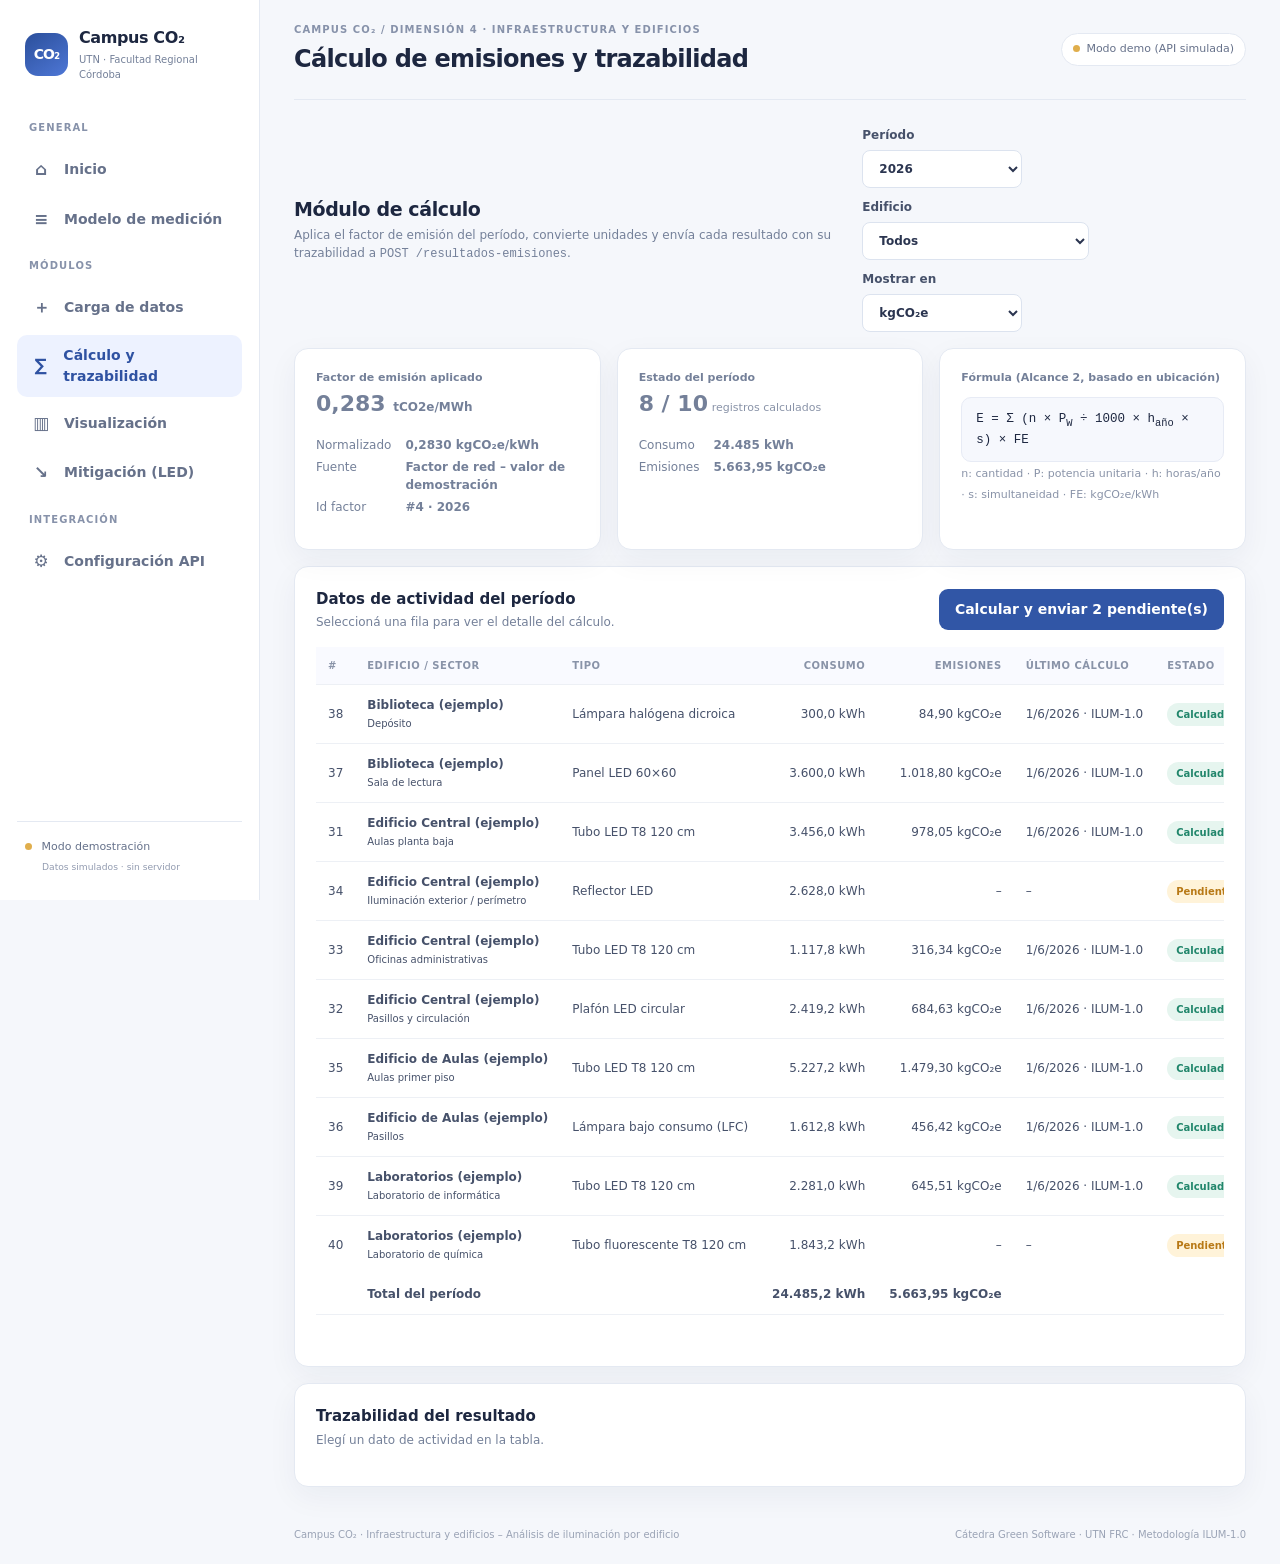
==== calculo.html @ d1d48ead "Módulo frontend Campus CO2: iluminación por edificio Sitio multipágina (carga, cálculo con trazabili" ====
<!doctype html>
<html lang="es">
<head>
  <meta charset="utf-8">
  <meta name="viewport" content="width=device-width, initial-scale=1">
  <title>Cálculo · Campus CO₂ Iluminación</title>
  <link rel="stylesheet" href="css/styles.css">
</head>
<body data-page="calculo" data-title="Cálculo de emisiones y trazabilidad">
  <aside id="app-sidebar"></aside>
  <main class="main">
    <header id="app-topbar"></header>

    <div class="section-heading">
      <div><h2>Módulo de cálculo</h2><p>Aplica el factor de emisión del período, convierte unidades y envía cada resultado con su trazabilidad a <code>POST /resultados-emisiones</code>.</p></div>
      <div class="toolbar">
        <label class="field">Período<select id="periodo"></select></label>
        <label class="field">Edificio<select id="edificio"></select></label>
        <label class="field">Mostrar en<select id="unidad"><option value="kg">kgCO₂e</option><option value="t">tCO₂e</option></select></label>
      </div>
    </div>

    <div class="grid-3">
      <article class="panel">
        <span class="kpi-label">Factor de emisión aplicado</span>
        <div id="factor-box" class="loading">Cargando…</div>
      </article>
      <article class="panel">
        <span class="kpi-label">Estado del período</span>
        <div id="estado-box" class="loading">Cargando…</div>
      </article>
      <article class="panel">
        <span class="kpi-label">Fórmula (Alcance 2, basado en ubicación)</span>
        <div class="formula" style="margin-bottom:0">E = Σ (n × P<sub>W</sub> ÷ 1000 × h<sub>año</sub> × s) × FE</div>
        <small class="required-note">n: cantidad · P: potencia unitaria · h: horas/año · s: simultaneidad · FE: kgCO₂e/kWh</small>
      </article>
    </div>

    <article class="panel mt">
      <div class="panel-head">
        <div><h3>Datos de actividad del período</h3><p>Seleccioná una fila para ver el detalle del cálculo.</p></div>
        <div class="row-actions">
          <button class="btn btn-primary" id="btn-all" disabled>Calcular y enviar pendientes</button>
        </div>
      </div>
      <div class="table-wrap">
        <table>
          <thead><tr><th>#</th><th>Edificio / sector</th><th>Tipo</th><th class="num">Consumo</th><th class="num">Emisiones</th><th>Último cálculo</th><th>Estado</th><th></th></tr></thead>
          <tbody id="calc-table"><tr><td colspan="8" class="empty">Cargando…</td></tr></tbody>
          <tfoot id="calc-foot"></tfoot>
        </table>
      </div>
      <p id="calc-message" class="form-message" aria-live="polite"></p>
    </article>

    <article class="panel mt" id="trace-panel">
      <div class="panel-head"><div><h3>Trazabilidad del resultado</h3><p id="trace-sub">Elegí un dato de actividad en la tabla.</p></div></div>
      <div id="trace" class="trace"></div>
    </article>
  </main>

  <script src="js/config.js"></script>
  <script src="js/calculo.js"></script>
  <script src="js/mock-data.js"></script>
  <script src="js/api.js"></script>
  <script src="js/layout.js"></script>
  <script src="js/contexto.js"></script>
  <script src="js/pages/calculo.js"></script>
</body>
</html>
---- css/styles.css ----
/* =========================================================
   Campus CO₂ · Módulo Infraestructura y edificios (Iluminación)
   Hoja de estilos compartida por todas las páginas
   ========================================================= */
:root {
  --navy: #172554; --blue: #3156a6; --blue-soft: #edf2ff;
  --ink: #1d2740; --muted: #748099; --line: #e4e9f2; --bg: #f5f7fb; --card: #fff;
  --green: #21866b; --green-soft: #e6f5ef;
  --gold: #b87916; --gold-soft: #fff3d9;
  --violet: #7255b7; --violet-soft: #f0ebff;
  --red: #c24141; --red-soft: #fdecec;
  --shadow: 0 10px 30px rgba(23, 37, 84, .05);
}
* { box-sizing: border-box; }
body { margin: 0; background: var(--bg); color: var(--ink); font: 14px/1.5 Inter, ui-sans-serif, system-ui, -apple-system, "Segoe UI", sans-serif; display: flex; min-height: 100vh; }
button, input, select, textarea { font: inherit; }
button { cursor: pointer; }
a { color: var(--blue); }
code, pre { font-family: ui-monospace, SFMono-Regular, Consolas, monospace; font-size: 12px; }

/* ---------- Sidebar ---------- */
.sidebar { width: 260px; background: #fff; border-right: 1px solid var(--line); padding: 26px 17px; display: flex; flex-direction: column; position: fixed; inset: 0 auto 0 0; z-index: 5; overflow-y: auto; }
.brand { display: flex; align-items: center; gap: 11px; padding: 0 8px 26px; text-decoration: none; color: inherit; }
.brand-mark { width: 43px; height: 43px; background: linear-gradient(145deg, #2b4f9b, #4e77d6); border-radius: 13px; color: #fff; display: grid; place-items: center; font-weight: 800; letter-spacing: -1px; flex-shrink: 0; }
.brand strong { display: block; font-size: 16px; letter-spacing: -.4px; }
.brand small { display: block; color: var(--muted); font-size: 10px; margin-top: 2px; }
.nav-label, .eyebrow { font-size: 10px; font-weight: 800; letter-spacing: 1.1px; color: #8792aa; text-transform: uppercase; }
.nav-label { padding: 12px 12px 8px; }
.sidebar nav { display: grid; gap: 4px; }
.nav-item { color: #66718a; text-decoration: none; padding: 10px 13px; border-radius: 10px; display: flex; align-items: center; gap: 12px; font-weight: 600; }
.nav-item span { width: 22px; text-align: center; font-size: 17px; }
.nav-item:hover { background: #f4f6fb; }
.nav-item.active { background: var(--blue-soft); color: #2f52a2; }
.sidebar-bottom { margin-top: auto; border-top: 1px solid var(--line); padding: 17px 8px 0; color: #65718a; font-size: 11px; }
.sidebar-bottom small { display: block; color: #929bb0; padding: 5px 0 0 17px; word-break: break-all; }
.status-dot { display: inline-block; width: 7px; height: 7px; background: #31a879; border-radius: 50%; margin-right: 6px; }
.status-dot.mock { background: #e0ae4c; }
.status-dot.error { background: var(--red); }

/* ---------- Layout ---------- */
.main { margin-left: 260px; width: calc(100% - 260px); padding: 0 34px; max-width: 1800px; }
.topbar { min-height: 100px; display: flex; align-items: center; justify-content: space-between; gap: 16px; border-bottom: 1px solid var(--line); margin-bottom: 24px; }
.topbar h1 { font-size: 24px; letter-spacing: -.7px; margin: 4px 0 0; }
.top-actions { display: flex; align-items: center; gap: 12px; }
.pill, .period-tag { font-size: 11px; color: #66718a; background: #fff; border: 1px solid var(--line); padding: 7px 11px; border-radius: 30px; white-space: nowrap; text-decoration: none; }
footer { display: flex; justify-content: space-between; gap: 12px; padding: 28px 0 22px; margin-top: 12px; color: #9aa3b5; font-size: 10px; }

.section-heading { display: flex; align-items: center; justify-content: space-between; margin: 26px 0 16px; gap: 15px; }
.section-heading:first-child { margin-top: 0; }
.section-heading h2 { font-size: 19px; margin: 0 0 3px; letter-spacing: -.4px; }
.section-heading p, .panel-head p, .form-section-title p { margin: 0; color: var(--muted); font-size: 12px; }

/* ---------- Hero ---------- */
.hero { background: linear-gradient(115deg, #1d3473 0%, #3158a8 55%, #4b74c9 100%); border-radius: 18px; min-height: 260px; color: #fff; display: flex; overflow: hidden; position: relative; padding: 34px 38px; box-shadow: var(--shadow); }
.hero-copy { max-width: 560px; position: relative; z-index: 1; }
.eyebrow.light { color: #c4d5ff; }
.hero h2 { font-size: 34px; line-height: 1.13; letter-spacing: -1.2px; margin: 12px 0; }
.hero p { color: #dce5ff; max-width: 480px; font-size: 14px; margin: 0 0 22px; }
.hero-art { position: absolute; right: 0; bottom: 0; width: 43%; height: 100%; overflow: hidden; opacity: .9; }
.sun { position: absolute; width: 115px; height: 115px; border-radius: 50%; background: #ffe9a8; right: 70px; top: 25px; opacity: .45; }
.building { position: absolute; bottom: 0; background: #14295d; border: 2px solid rgba(255,255,255,.25); display: grid; grid-template-columns: repeat(2, 1fr); gap: 9px; padding: 15px 12px; }
.building i { display: block; background: #ffe39a; border-radius: 2px; opacity: .9; }
.building i:nth-child(3n) { background: #3d5594; }
.building-a { height: 135px; width: 100px; right: 230px; }
.building-b { height: 190px; width: 145px; right: 55px; grid-template-columns: repeat(3, 1fr); }

/* ---------- Buttons ---------- */
.btn { border: 0; border-radius: 9px; padding: 10px 16px; font-weight: 700; display: inline-flex; align-items: center; justify-content: center; gap: 10px; transition: .15s; text-decoration: none; }
.btn:hover { transform: translateY(-1px); filter: brightness(.98); }
.btn:disabled { opacity: .5; cursor: not-allowed; transform: none; }
.btn-light { background: #fff; color: #25478f; }
.btn-primary { background: var(--blue); color: #fff; }
.btn-success { background: var(--green); color: #fff; }
.btn-outline { background: #fff; color: #4f5e78; border: 1px solid #dbe2ee; }
.btn-danger { background: #fff; color: var(--red); border: 1px solid #f1caca; }
.btn-sm { padding: 6px 10px; font-size: 11px; border-radius: 7px; }

/* ---------- Cards / KPIs ---------- */
.kpi-grid { display: grid; grid-template-columns: repeat(4, minmax(0, 1fr)); gap: 15px; }
.kpi, .panel { background: var(--card); border: 1px solid var(--line); border-radius: 14px; box-shadow: var(--shadow); }
.kpi { padding: 18px; min-width: 0; }
.kpi-icon, .quick-icon { width: 36px; height: 36px; border-radius: 10px; display: grid; place-items: center; font-size: 18px; margin-bottom: 13px; }
.blue { background: #eaf0ff; color: #3559b0; }
.gold { background: var(--gold-soft); color: var(--gold); }
.green { background: var(--green-soft); color: var(--green); }
.violet { background: var(--violet-soft); color: var(--violet); }
.kpi-label { display: block; font-size: 11px; color: var(--muted); font-weight: 650; }
.kpi strong { display: block; font-size: 24px; letter-spacing: -.7px; margin: 4px 0; }
.kpi strong em, .result-highlight em { font-style: normal; font-size: 11px; color: var(--muted); letter-spacing: 0; }
.kpi small { font-size: 10px; color: #929bb0; }
.kpi .delta-up { color: var(--red); font-weight: 700; }
.kpi .delta-down { color: var(--green); font-weight: 700; }

.panel { padding: 21px; }
.panel-head { display: flex; align-items: center; justify-content: space-between; gap: 12px; margin-bottom: 16px; flex-wrap: wrap; }
.panel-head h3, .form-section-title h3, .note-panel h3 { margin: 0 0 3px; font-size: 15px; }
.grid-2 { display: grid; grid-template-columns: 1fr 1fr; gap: 16px; }
.grid-3 { display: grid; grid-template-columns: repeat(3, 1fr); gap: 16px; }
.stack { display: grid; gap: 16px; }
.mt { margin-top: 16px; }

.quick-list { display: grid; }
.quick-link { border-top: 1px solid #edf0f5; display: flex; align-items: center; gap: 12px; padding: 14px 0; color: var(--ink); text-decoration: none; }
.quick-link:first-child { border-top: 0; }
.quick-icon { flex-shrink: 0; margin: 0; width: 38px; height: 38px; }
.quick-link span:nth-child(2) { flex: 1; }
.quick-link b, .quick-link small { display: block; }
.quick-link small { font-size: 11px; color: var(--muted); margin-top: 3px; }
.quick-link > strong { color: #9ba5b8; font-size: 20px; }

.note-panel { background: #f9fbff; }
.note-icon { width: 26px; height: 26px; border-radius: 50%; background: #e6edff; color: #4264b5; display: grid; place-items: center; font-weight: 800; margin-bottom: 12px; flex-shrink: 0; }
.note-panel p, .note-panel li { font-size: 12px; color: #69758d; line-height: 1.7; }
.note-inline { display: flex; gap: 13px; align-items: flex-start; }
.note-inline .note-icon { margin: 0; }
.note-inline p { margin: 0; }

/* Flujo de módulos */
.flow { display: grid; grid-template-columns: repeat(4, 1fr); gap: 12px; counter-reset: flow; }
.flow-step { border: 1px solid var(--line); border-radius: 12px; padding: 14px; background: #fbfcff; text-decoration: none; color: inherit; position: relative; }
.flow-step:hover { border-color: #b9c8ee; }
.flow-step b { display: block; font-size: 13px; margin: 6px 0 3px; }
.flow-step small { color: var(--muted); font-size: 11px; }
.flow-step .step { width: 28px; height: 28px; font-size: 11px; }

/* ---------- Forms ---------- */
.form-panel { padding: 25px; }
.form-section-title { display: flex; align-items: center; gap: 12px; margin-bottom: 18px; }
.step { height: 34px; width: 34px; display: grid; place-items: center; background: var(--blue-soft); color: var(--blue); border-radius: 10px; font-weight: 800; font-size: 12px; flex-shrink: 0; }
.form-section-title.separated { border-top: 1px solid var(--line); padding-top: 22px; margin-top: 24px; }
.form-grid { display: grid; grid-template-columns: repeat(3, minmax(0, 1fr)); gap: 16px 18px; }
.form-grid.cols-2 { grid-template-columns: repeat(2, minmax(0, 1fr)); }
.form-grid.one-col { grid-template-columns: 1fr; }
.field { display: flex; flex-direction: column; gap: 6px; font-weight: 650; font-size: 12px; color: #46516a; min-width: 0; }
.field .req { color: #d35454; }
.field input, .field select, .field textarea, .toolbar select, .toolbar input { width: 100%; border: 1px solid #dce3ef; background: #fff; border-radius: 8px; padding: 10px 12px; color: #2b3550; outline: none; min-width: 0; }
.field input[readonly], .field input:disabled, .field select:disabled { background: #f4f6fa; color: #69758d; }
.field input:focus, .field select:focus, .field textarea:focus { border-color: #6582d5; box-shadow: 0 0 0 3px #edf1ff; }
.field small { font-size: 10px; color: #8b96aa; font-weight: 400; }
.field.invalid input, .field.invalid select, .field.invalid textarea { border-color: #e08b8b; background: #fffafa; }
.field .error-text { color: var(--red); font-size: 10.5px; font-weight: 600; display: none; }
.field.invalid .error-text { display: block; }
.field.span-2 { grid-column: span 2; }
.field.span-all { grid-column: 1 / -1; }
.input-group { display: flex; gap: 6px; }
.input-group input { flex: 1; }
.input-group select { width: 110px; flex-shrink: 0; }
.field textarea { resize: vertical; }

.calc-preview { margin-top: 22px; background: #f6f8fd; border: 1px solid #e7ebf5; border-radius: 11px; padding: 16px; display: grid; grid-template-columns: repeat(3, 1fr); gap: 12px; }
.calc-preview div span { display: block; font-size: 11px; color: var(--muted); }
.calc-preview div strong { display: block; font-size: 19px; margin-top: 3px; }
.calc-preview small { grid-column: 1 / -1; color: #8a95aa; font-size: 10.5px; }
.form-actions { display: flex; justify-content: flex-end; gap: 10px; margin-top: 21px; flex-wrap: wrap; }
.form-message { margin: 12px 0 0; font-size: 12px; min-height: 18px; }
.form-message.ok { color: var(--green); }
.form-message.err { color: var(--red); }
.required-note { font-size: 11px; color: #8993a8; }
.alert { border-radius: 10px; padding: 11px 14px; font-size: 12px; margin-top: 14px; }
.alert-warn { background: var(--gold-soft); color: #87590f; border: 1px solid #f3dca6; }
.alert-err { background: var(--red-soft); color: #9b2f2f; border: 1px solid #f1caca; }

/* Toolbar de filtros */
.toolbar { display: flex; gap: 10px; align-items: end; flex-wrap: wrap; }
.toolbar .field { min-width: 160px; }

/* ---------- Tables ---------- */
.table-wrap { overflow-x: auto; }
table { border-collapse: collapse; width: 100%; font-size: 12px; white-space: nowrap; }
th { text-align: left; color: #8993a8; font-size: 10px; text-transform: uppercase; letter-spacing: .5px; background: #f9faff; }
td, th { padding: 11px 12px; border-bottom: 1px solid #edf0f5; }
td { color: #46516a; }
td.num, th.num { text-align: right; }
tbody tr:last-child td { border-bottom: 0; }
tbody tr.selected td { background: #f3f6ff; }
.empty { text-align: center; color: var(--muted); padding: 26px; white-space: normal; }
.badge { display: inline-block; background: var(--blue-soft); color: #3556a5; border-radius: 20px; padding: 4px 9px; font-size: 10px; white-space: nowrap; font-weight: 650; }
.badge.ok { background: var(--green-soft); color: var(--green); }
.badge.warn { background: var(--gold-soft); color: var(--gold); }
.badge.err { background: var(--red-soft); color: var(--red); }
.badge.violet { background: var(--violet-soft); color: var(--violet); }
.row-actions { display: flex; gap: 6px; }

/* ---------- Trazabilidad ---------- */
.trace { display: grid; gap: 14px; }
.trace-block { border: 1px solid var(--line); border-radius: 11px; padding: 14px 16px; background: #fbfcff; }
.trace-block h4 { margin: 0 0 10px; font-size: 12px; text-transform: uppercase; letter-spacing: .6px; color: #6b7690; }
.trace-steps { list-style: none; margin: 0; padding: 0; display: grid; gap: 8px; counter-reset: s; }
.trace-steps li { display: grid; grid-template-columns: 26px 1fr auto; gap: 10px; align-items: start; font-size: 12px; }
.trace-steps li::before { counter-increment: s; content: counter(s); width: 22px; height: 22px; border-radius: 6px; background: var(--blue-soft); color: var(--blue); font-weight: 800; font-size: 11px; display: grid; place-items: center; }
.trace-steps code { display: block; color: #556079; margin-top: 2px; white-space: normal; }
.trace-steps strong { white-space: nowrap; }
.kv { display: grid; grid-template-columns: max-content 1fr; gap: 4px 14px; font-size: 12px; }
.kv dt { color: var(--muted); }
.kv dd { margin: 0; font-weight: 600; }
.json-box { background: #0f1b3d; color: #d9e3ff; border-radius: 10px; padding: 14px; overflow: auto; max-height: 320px; margin: 0; }

/* ---------- Mitigación ---------- */
.mitigation-layout { display: grid; grid-template-columns: 1.3fr .7fr; gap: 17px; align-items: start; }
.result-highlight { background: linear-gradient(140deg, #eaf7f1, #f9fffc); border-color: #d9eee5; }
.highlight-icon { height: 39px; width: 39px; border-radius: 12px; background: #d5f0e3; color: var(--green); display: grid; place-items: center; font-size: 22px; margin-bottom: 14px; }
.result-highlight > strong { display: block; font-size: 27px; letter-spacing: -.7px; margin: 6px 0; }
.result-highlight p { font-size: 11px; color: #70877f; line-height: 1.6; margin-bottom: 0; }
.scenario-row { display: flex; align-items: center; gap: 8px; margin: 15px 0 7px; font-size: 11px; color: #67728a; }
.scenario-row strong { margin-left: auto; color: #28344e; font-size: 11px; }
.scenario-dot { height: 8px; width: 8px; border-radius: 50%; }
.scenario-dot.base { background: #8d9dc7; }
.scenario-dot.improved { background: #38a67d; }
.bar-track { height: 9px; background: #edf0f6; border-radius: 10px; overflow: hidden; }
.bar-fill { height: 100%; border-radius: 10px; transition: width .25s; }
.base-fill { background: #8d9dc7; }
.improved-fill { background: #38a67d; }
.saving-note { display: flex; align-items: center; gap: 10px; margin-top: 18px; background: #f0faf5; border-radius: 9px; padding: 12px; color: #278365; }
.saving-note strong { font-size: 23px; }
.saving-note span { font-size: 10.5px; color: #648778; }

/* ---------- Charts ---------- */
.charts-grid { display: grid; grid-template-columns: 1fr 1fr; gap: 16px; margin-top: 16px; }
.chart-panel { min-width: 0; }
.chart-container { height: 270px; position: relative; }
.wide { grid-column: 1 / -1; }
.chart-fallback { position: absolute; inset: 0; display: grid; place-items: center; color: var(--muted); font-size: 12px; text-align: center; padding: 20px; }

/* ---------- Metodología ---------- */
.doc h3 { margin-top: 0; }
.doc p, .doc li { font-size: 13px; color: #46516a; line-height: 1.7; }
.formula { background: #f6f8fd; border: 1px solid #e7ebf5; border-radius: 10px; padding: 12px 14px; font-family: ui-monospace, Consolas, monospace; font-size: 12.5px; margin: 10px 0; overflow-x: auto; }

/* ---------- Toast ---------- */
.toast-host { position: fixed; right: 20px; bottom: 20px; display: grid; gap: 8px; z-index: 50; }
.toast { background: #1d2740; color: #fff; padding: 11px 15px; border-radius: 10px; font-size: 12px; box-shadow: 0 8px 24px rgba(0,0,0,.18); max-width: 360px; animation: fade .2s ease; }
.toast.ok { background: #1f6f59; }
.toast.err { background: #a33636; }
@keyframes fade { from { opacity: 0; transform: translateY(4px); } to { opacity: 1; transform: none; } }
.loading { color: var(--muted); font-size: 12px; }

/* ---------- Responsive ---------- */
@media (max-width: 1200px) {
  .form-grid { grid-template-columns: repeat(2, minmax(0, 1fr)); }
  .flow { grid-template-columns: repeat(2, 1fr); }
}
@media (max-width: 1100px) {
  .sidebar { width: 220px; }
  .main { margin-left: 220px; width: calc(100% - 220px); padding: 0 22px; }
  .kpi-grid { grid-template-columns: repeat(2, minmax(0, 1fr)); }
  .mitigation-layout, .grid-2, .grid-3 { grid-template-columns: 1fr; }
  .hero-art { opacity: .4; }
}
@media (max-width: 720px) {
  body { display: block; }
  .sidebar { position: relative; width: 100%; height: auto; padding: 14px 16px; display: block; border-right: 0; border-bottom: 1px solid var(--line); }
  .brand { padding: 0 5px 12px; }
  .nav-label, .sidebar-bottom { display: none; }
  .sidebar nav { display: flex; overflow-x: auto; gap: 4px; }
  .nav-item { white-space: nowrap; padding: 8px 10px; font-size: 11px; }
  .nav-item span { font-size: 14px; width: auto; }
  .main { margin: 0; width: 100%; padding: 0 16px; }
  .topbar { padding: 18px 0; align-items: flex-start; flex-direction: column; }
  .topbar h1 { font-size: 20px; }
  .hero { padding: 24px 20px; }
  .hero h2 { font-size: 27px; }
  .hero-art { width: 100%; opacity: .2; }
  .section-heading { align-items: flex-start; flex-direction: column; }
  .kpi-grid { gap: 10px; }
  .kpi { padding: 14px; }
  .kpi strong { font-size: 20px; }
  .form-grid, .form-grid.cols-2 { grid-template-columns: 1fr; }
  .field.span-2 { grid-column: auto; }
  .calc-preview { grid-template-columns: 1fr; }
  .charts-grid, .flow { grid-template-columns: 1fr; }
  .wide { grid-column: auto; }
  .panel { padding: 16px; }
  footer { flex-direction: column; }
  .trace-steps li { grid-template-columns: 26px 1fr; }
  .trace-steps strong { grid-column: 2; }
}
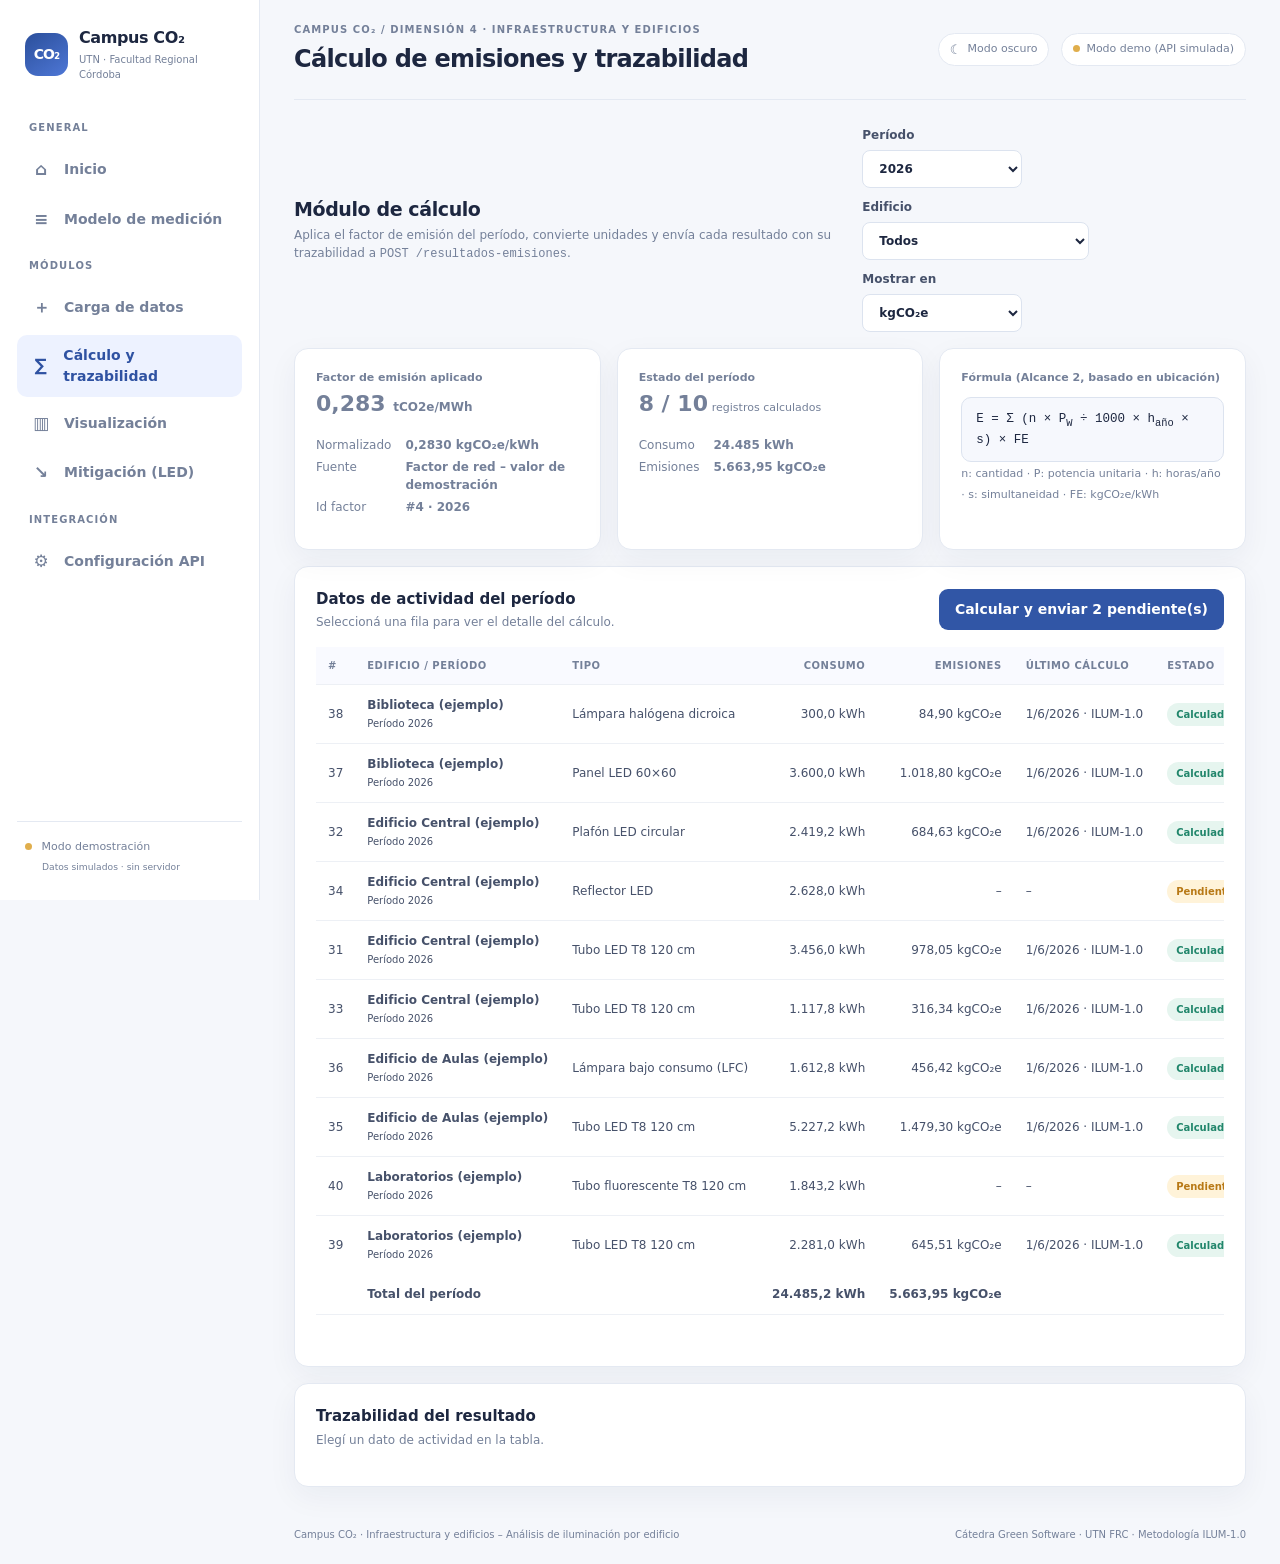
==== commit 3a595f35: "Quitar sector, dimensión y actividad de la carga y agregar modo oscuro - Formulario de carga: se eli" ====
--- a/calculo.html
+++ b/calculo.html
@@ -5,6 +5,7 @@
   <meta name="viewport" content="width=device-width, initial-scale=1">
   <title>Cálculo · Campus CO₂ Iluminación</title>
   <link rel="stylesheet" href="css/styles.css">
+  <script>try{var t=localStorage.getItem("campusco2.theme");if(t)document.documentElement.dataset.theme=t}catch(e){}</script>
 </head>
 <body data-page="calculo" data-title="Cálculo de emisiones y trazabilidad">
   <aside id="app-sidebar"></aside>
@@ -45,7 +46,7 @@
       </div>
       <div class="table-wrap">
         <table>
-          <thead><tr><th>#</th><th>Edificio / sector</th><th>Tipo</th><th class="num">Consumo</th><th class="num">Emisiones</th><th>Último cálculo</th><th>Estado</th><th></th></tr></thead>
+          <thead><tr><th>#</th><th>Edificio / período</th><th>Tipo</th><th class="num">Consumo</th><th class="num">Emisiones</th><th>Último cálculo</th><th>Estado</th><th></th></tr></thead>
           <tbody id="calc-table"><tr><td colspan="8" class="empty">Cargando…</td></tr></tbody>
           <tfoot id="calc-foot"></tfoot>
         </table>
--- a/css/styles.css
+++ b/css/styles.css
@@ -3,13 +3,17 @@
    Hoja de estilos compartida por todas las páginas
    ========================================================= */
 :root {
-  --navy: #172554; --blue: #3156a6; --blue-soft: #edf2ff;
+  color-scheme: light;
+  --navy: #172554; --blue: #3156a6; --blue-soft: #edf2ff; --blue-ink: #2f52a2;
   --ink: #1d2740; --muted: #748099; --line: #e4e9f2; --bg: #f5f7fb; --card: #fff;
+  --soft: #f9fbff; --soft-2: #f6f8fd; --hover: #f4f6fb; --th-bg: #f9faff; --row-line: #edf0f5;
+  --input-bg: #fff; --input-border: #dce3ef; --label: #46516a; --text-2: #69758d;
   --green: #21866b; --green-soft: #e6f5ef;
   --gold: #b87916; --gold-soft: #fff3d9;
   --violet: #7255b7; --violet-soft: #f0ebff;
   --red: #c24141; --red-soft: #fdecec;
   --shadow: 0 10px 30px rgba(23, 37, 84, .05);
+  --chart-text: #52514e; --chart-axis: #6b7280; --chart-grid: #eef0f4;
 }
 * { box-sizing: border-box; }
 body { margin: 0; background: var(--bg); color: var(--ink); font: 14px/1.5 Inter, ui-sans-serif, system-ui, -apple-system, "Segoe UI", sans-serif; display: flex; min-height: 100vh; }
@@ -19,20 +23,20 @@
 code, pre { font-family: ui-monospace, SFMono-Regular, Consolas, monospace; font-size: 12px; }
 
 /* ---------- Sidebar ---------- */
-.sidebar { width: 260px; background: #fff; border-right: 1px solid var(--line); padding: 26px 17px; display: flex; flex-direction: column; position: fixed; inset: 0 auto 0 0; z-index: 5; overflow-y: auto; }
+.sidebar { width: 260px; background: var(--card); border-right: 1px solid var(--line); padding: 26px 17px; display: flex; flex-direction: column; position: fixed; inset: 0 auto 0 0; z-index: 5; overflow-y: auto; }
 .brand { display: flex; align-items: center; gap: 11px; padding: 0 8px 26px; text-decoration: none; color: inherit; }
 .brand-mark { width: 43px; height: 43px; background: linear-gradient(145deg, #2b4f9b, #4e77d6); border-radius: 13px; color: #fff; display: grid; place-items: center; font-weight: 800; letter-spacing: -1px; flex-shrink: 0; }
 .brand strong { display: block; font-size: 16px; letter-spacing: -.4px; }
 .brand small { display: block; color: var(--muted); font-size: 10px; margin-top: 2px; }
-.nav-label, .eyebrow { font-size: 10px; font-weight: 800; letter-spacing: 1.1px; color: #8792aa; text-transform: uppercase; }
+.nav-label, .eyebrow { font-size: 10px; font-weight: 800; letter-spacing: 1.1px; color: var(--muted); text-transform: uppercase; }
 .nav-label { padding: 12px 12px 8px; }
 .sidebar nav { display: grid; gap: 4px; }
-.nav-item { color: #66718a; text-decoration: none; padding: 10px 13px; border-radius: 10px; display: flex; align-items: center; gap: 12px; font-weight: 600; }
+.nav-item { color: var(--muted); text-decoration: none; padding: 10px 13px; border-radius: 10px; display: flex; align-items: center; gap: 12px; font-weight: 600; }
 .nav-item span { width: 22px; text-align: center; font-size: 17px; }
-.nav-item:hover { background: #f4f6fb; }
-.nav-item.active { background: var(--blue-soft); color: #2f52a2; }
-.sidebar-bottom { margin-top: auto; border-top: 1px solid var(--line); padding: 17px 8px 0; color: #65718a; font-size: 11px; }
-.sidebar-bottom small { display: block; color: #929bb0; padding: 5px 0 0 17px; word-break: break-all; }
+.nav-item:hover { background: var(--hover); }
+.nav-item.active { background: var(--blue-soft); color: var(--blue-ink); }
+.sidebar-bottom { margin-top: auto; border-top: 1px solid var(--line); padding: 17px 8px 0; color: var(--muted); font-size: 11px; }
+.sidebar-bottom small { display: block; color: var(--muted); padding: 5px 0 0 17px; word-break: break-all; }
 .status-dot { display: inline-block; width: 7px; height: 7px; background: #31a879; border-radius: 50%; margin-right: 6px; }
 .status-dot.mock { background: #e0ae4c; }
 .status-dot.error { background: var(--red); }
@@ -42,8 +46,8 @@
 .topbar { min-height: 100px; display: flex; align-items: center; justify-content: space-between; gap: 16px; border-bottom: 1px solid var(--line); margin-bottom: 24px; }
 .topbar h1 { font-size: 24px; letter-spacing: -.7px; margin: 4px 0 0; }
 .top-actions { display: flex; align-items: center; gap: 12px; }
-.pill, .period-tag { font-size: 11px; color: #66718a; background: #fff; border: 1px solid var(--line); padding: 7px 11px; border-radius: 30px; white-space: nowrap; text-decoration: none; }
-footer { display: flex; justify-content: space-between; gap: 12px; padding: 28px 0 22px; margin-top: 12px; color: #9aa3b5; font-size: 10px; }
+.pill, .period-tag { font-size: 11px; color: var(--muted); background: var(--card); border: 1px solid var(--line); padding: 7px 11px; border-radius: 30px; white-space: nowrap; text-decoration: none; }
+footer { display: flex; justify-content: space-between; gap: 12px; padding: 28px 0 22px; margin-top: 12px; color: var(--muted); font-size: 10px; }
 
 .section-heading { display: flex; align-items: center; justify-content: space-between; margin: 26px 0 16px; gap: 15px; }
 .section-heading:first-child { margin-top: 0; }
@@ -71,8 +75,8 @@
 .btn-light { background: #fff; color: #25478f; }
 .btn-primary { background: var(--blue); color: #fff; }
 .btn-success { background: var(--green); color: #fff; }
-.btn-outline { background: #fff; color: #4f5e78; border: 1px solid #dbe2ee; }
-.btn-danger { background: #fff; color: var(--red); border: 1px solid #f1caca; }
+.btn-outline { background: var(--card); color: var(--muted); border: 1px solid var(--input-border); }
+.btn-danger { background: var(--card); color: var(--red); border: 1px solid #f1caca; }
 .btn-sm { padding: 6px 10px; font-size: 11px; border-radius: 7px; }
 
 /* ---------- Cards / KPIs ---------- */
@@ -80,14 +84,14 @@
 .kpi, .panel { background: var(--card); border: 1px solid var(--line); border-radius: 14px; box-shadow: var(--shadow); }
 .kpi { padding: 18px; min-width: 0; }
 .kpi-icon, .quick-icon { width: 36px; height: 36px; border-radius: 10px; display: grid; place-items: center; font-size: 18px; margin-bottom: 13px; }
-.blue { background: #eaf0ff; color: #3559b0; }
+.blue { background: var(--blue-soft); color: var(--blue-ink); }
 .gold { background: var(--gold-soft); color: var(--gold); }
 .green { background: var(--green-soft); color: var(--green); }
 .violet { background: var(--violet-soft); color: var(--violet); }
 .kpi-label { display: block; font-size: 11px; color: var(--muted); font-weight: 650; }
 .kpi strong { display: block; font-size: 24px; letter-spacing: -.7px; margin: 4px 0; }
 .kpi strong em, .result-highlight em { font-style: normal; font-size: 11px; color: var(--muted); letter-spacing: 0; }
-.kpi small { font-size: 10px; color: #929bb0; }
+.kpi small { font-size: 10px; color: var(--muted); }
 .kpi .delta-up { color: var(--red); font-weight: 700; }
 .kpi .delta-down { color: var(--green); font-weight: 700; }
 
@@ -100,24 +104,24 @@
 .mt { margin-top: 16px; }
 
 .quick-list { display: grid; }
-.quick-link { border-top: 1px solid #edf0f5; display: flex; align-items: center; gap: 12px; padding: 14px 0; color: var(--ink); text-decoration: none; }
+.quick-link { border-top: 1px solid var(--row-line); display: flex; align-items: center; gap: 12px; padding: 14px 0; color: var(--ink); text-decoration: none; }
 .quick-link:first-child { border-top: 0; }
 .quick-icon { flex-shrink: 0; margin: 0; width: 38px; height: 38px; }
 .quick-link span:nth-child(2) { flex: 1; }
 .quick-link b, .quick-link small { display: block; }
 .quick-link small { font-size: 11px; color: var(--muted); margin-top: 3px; }
-.quick-link > strong { color: #9ba5b8; font-size: 20px; }
-
-.note-panel { background: #f9fbff; }
-.note-icon { width: 26px; height: 26px; border-radius: 50%; background: #e6edff; color: #4264b5; display: grid; place-items: center; font-weight: 800; margin-bottom: 12px; flex-shrink: 0; }
-.note-panel p, .note-panel li { font-size: 12px; color: #69758d; line-height: 1.7; }
+.quick-link > strong { color: var(--muted); font-size: 20px; }
+
+.note-panel { background: var(--soft); }
+.note-icon { width: 26px; height: 26px; border-radius: 50%; background: var(--blue-soft); color: var(--blue-ink); display: grid; place-items: center; font-weight: 800; margin-bottom: 12px; flex-shrink: 0; }
+.note-panel p, .note-panel li { font-size: 12px; color: var(--text-2); line-height: 1.7; }
 .note-inline { display: flex; gap: 13px; align-items: flex-start; }
 .note-inline .note-icon { margin: 0; }
 .note-inline p { margin: 0; }
 
 /* Flujo de módulos */
 .flow { display: grid; grid-template-columns: repeat(4, 1fr); gap: 12px; counter-reset: flow; }
-.flow-step { border: 1px solid var(--line); border-radius: 12px; padding: 14px; background: #fbfcff; text-decoration: none; color: inherit; position: relative; }
+.flow-step { border: 1px solid var(--line); border-radius: 12px; padding: 14px; background: var(--soft); text-decoration: none; color: inherit; position: relative; }
 .flow-step:hover { border-color: #b9c8ee; }
 .flow-step b { display: block; font-size: 13px; margin: 6px 0 3px; }
 .flow-step small { color: var(--muted); font-size: 11px; }
@@ -131,12 +135,12 @@
 .form-grid { display: grid; grid-template-columns: repeat(3, minmax(0, 1fr)); gap: 16px 18px; }
 .form-grid.cols-2 { grid-template-columns: repeat(2, minmax(0, 1fr)); }
 .form-grid.one-col { grid-template-columns: 1fr; }
-.field { display: flex; flex-direction: column; gap: 6px; font-weight: 650; font-size: 12px; color: #46516a; min-width: 0; }
+.field { display: flex; flex-direction: column; gap: 6px; font-weight: 650; font-size: 12px; color: var(--label); min-width: 0; }
 .field .req { color: #d35454; }
-.field input, .field select, .field textarea, .toolbar select, .toolbar input { width: 100%; border: 1px solid #dce3ef; background: #fff; border-radius: 8px; padding: 10px 12px; color: #2b3550; outline: none; min-width: 0; }
-.field input[readonly], .field input:disabled, .field select:disabled { background: #f4f6fa; color: #69758d; }
-.field input:focus, .field select:focus, .field textarea:focus { border-color: #6582d5; box-shadow: 0 0 0 3px #edf1ff; }
-.field small { font-size: 10px; color: #8b96aa; font-weight: 400; }
+.field input, .field select, .field textarea, .toolbar select, .toolbar input { width: 100%; border: 1px solid var(--input-border); background: var(--card); border-radius: 8px; padding: 10px 12px; color: var(--ink); outline: none; min-width: 0; }
+.field input[readonly], .field input:disabled, .field select:disabled { background: var(--hover); color: var(--text-2); }
+.field input:focus, .field select:focus, .field textarea:focus { border-color: #6582d5; box-shadow: 0 0 0 3px var(--blue-soft); }
+.field small { font-size: 10px; color: var(--muted); font-weight: 400; }
 .field.invalid input, .field.invalid select, .field.invalid textarea { border-color: #e08b8b; background: #fffafa; }
 .field .error-text { color: var(--red); font-size: 10.5px; font-weight: 600; display: none; }
 .field.invalid .error-text { display: block; }
@@ -147,15 +151,15 @@
 .input-group select { width: 110px; flex-shrink: 0; }
 .field textarea { resize: vertical; }
 
-.calc-preview { margin-top: 22px; background: #f6f8fd; border: 1px solid #e7ebf5; border-radius: 11px; padding: 16px; display: grid; grid-template-columns: repeat(3, 1fr); gap: 12px; }
+.calc-preview { margin-top: 22px; background: var(--soft-2); border: 1px solid var(--input-border); border-radius: 11px; padding: 16px; display: grid; grid-template-columns: repeat(3, 1fr); gap: 12px; }
 .calc-preview div span { display: block; font-size: 11px; color: var(--muted); }
 .calc-preview div strong { display: block; font-size: 19px; margin-top: 3px; }
-.calc-preview small { grid-column: 1 / -1; color: #8a95aa; font-size: 10.5px; }
+.calc-preview small { grid-column: 1 / -1; color: var(--muted); font-size: 10.5px; }
 .form-actions { display: flex; justify-content: flex-end; gap: 10px; margin-top: 21px; flex-wrap: wrap; }
 .form-message { margin: 12px 0 0; font-size: 12px; min-height: 18px; }
 .form-message.ok { color: var(--green); }
 .form-message.err { color: var(--red); }
-.required-note { font-size: 11px; color: #8993a8; }
+.required-note { font-size: 11px; color: var(--muted); }
 .alert { border-radius: 10px; padding: 11px 14px; font-size: 12px; margin-top: 14px; }
 .alert-warn { background: var(--gold-soft); color: #87590f; border: 1px solid #f3dca6; }
 .alert-err { background: var(--red-soft); color: #9b2f2f; border: 1px solid #f1caca; }
@@ -167,12 +171,12 @@
 /* ---------- Tables ---------- */
 .table-wrap { overflow-x: auto; }
 table { border-collapse: collapse; width: 100%; font-size: 12px; white-space: nowrap; }
-th { text-align: left; color: #8993a8; font-size: 10px; text-transform: uppercase; letter-spacing: .5px; background: #f9faff; }
-td, th { padding: 11px 12px; border-bottom: 1px solid #edf0f5; }
-td { color: #46516a; }
+th { text-align: left; color: var(--muted); font-size: 10px; text-transform: uppercase; letter-spacing: .5px; background: var(--th-bg); }
+td, th { padding: 11px 12px; border-bottom: 1px solid var(--row-line); }
+td { color: var(--label); }
 td.num, th.num { text-align: right; }
 tbody tr:last-child td { border-bottom: 0; }
-tbody tr.selected td { background: #f3f6ff; }
+tbody tr.selected td { background: var(--hover); }
 .empty { text-align: center; color: var(--muted); padding: 26px; white-space: normal; }
 .badge { display: inline-block; background: var(--blue-soft); color: #3556a5; border-radius: 20px; padding: 4px 9px; font-size: 10px; white-space: nowrap; font-weight: 650; }
 .badge.ok { background: var(--green-soft); color: var(--green); }
@@ -183,12 +187,12 @@
 
 /* ---------- Trazabilidad ---------- */
 .trace { display: grid; gap: 14px; }
-.trace-block { border: 1px solid var(--line); border-radius: 11px; padding: 14px 16px; background: #fbfcff; }
-.trace-block h4 { margin: 0 0 10px; font-size: 12px; text-transform: uppercase; letter-spacing: .6px; color: #6b7690; }
+.trace-block { border: 1px solid var(--line); border-radius: 11px; padding: 14px 16px; background: var(--soft); }
+.trace-block h4 { margin: 0 0 10px; font-size: 12px; text-transform: uppercase; letter-spacing: .6px; color: var(--muted); }
 .trace-steps { list-style: none; margin: 0; padding: 0; display: grid; gap: 8px; counter-reset: s; }
 .trace-steps li { display: grid; grid-template-columns: 26px 1fr auto; gap: 10px; align-items: start; font-size: 12px; }
 .trace-steps li::before { counter-increment: s; content: counter(s); width: 22px; height: 22px; border-radius: 6px; background: var(--blue-soft); color: var(--blue); font-weight: 800; font-size: 11px; display: grid; place-items: center; }
-.trace-steps code { display: block; color: #556079; margin-top: 2px; white-space: normal; }
+.trace-steps code { display: block; color: var(--muted); margin-top: 2px; white-space: normal; }
 .trace-steps strong { white-space: nowrap; }
 .kv { display: grid; grid-template-columns: max-content 1fr; gap: 4px 14px; font-size: 12px; }
 .kv dt { color: var(--muted); }
@@ -198,15 +202,15 @@
 /* ---------- Mitigación ---------- */
 .mitigation-layout { display: grid; grid-template-columns: 1.3fr .7fr; gap: 17px; align-items: start; }
 .result-highlight { background: linear-gradient(140deg, #eaf7f1, #f9fffc); border-color: #d9eee5; }
-.highlight-icon { height: 39px; width: 39px; border-radius: 12px; background: #d5f0e3; color: var(--green); display: grid; place-items: center; font-size: 22px; margin-bottom: 14px; }
+.highlight-icon { height: 39px; width: 39px; border-radius: 12px; background: var(--green-soft); color: var(--green); display: grid; place-items: center; font-size: 22px; margin-bottom: 14px; }
 .result-highlight > strong { display: block; font-size: 27px; letter-spacing: -.7px; margin: 6px 0; }
 .result-highlight p { font-size: 11px; color: #70877f; line-height: 1.6; margin-bottom: 0; }
-.scenario-row { display: flex; align-items: center; gap: 8px; margin: 15px 0 7px; font-size: 11px; color: #67728a; }
-.scenario-row strong { margin-left: auto; color: #28344e; font-size: 11px; }
+.scenario-row { display: flex; align-items: center; gap: 8px; margin: 15px 0 7px; font-size: 11px; color: var(--muted); }
+.scenario-row strong { margin-left: auto; color: var(--ink); font-size: 11px; }
 .scenario-dot { height: 8px; width: 8px; border-radius: 50%; }
 .scenario-dot.base { background: #8d9dc7; }
 .scenario-dot.improved { background: #38a67d; }
-.bar-track { height: 9px; background: #edf0f6; border-radius: 10px; overflow: hidden; }
+.bar-track { height: 9px; background: var(--input-border); border-radius: 10px; overflow: hidden; }
 .bar-fill { height: 100%; border-radius: 10px; transition: width .25s; }
 .base-fill { background: #8d9dc7; }
 .improved-fill { background: #38a67d; }
@@ -223,8 +227,8 @@
 
 /* ---------- Metodología ---------- */
 .doc h3 { margin-top: 0; }
-.doc p, .doc li { font-size: 13px; color: #46516a; line-height: 1.7; }
-.formula { background: #f6f8fd; border: 1px solid #e7ebf5; border-radius: 10px; padding: 12px 14px; font-family: ui-monospace, Consolas, monospace; font-size: 12.5px; margin: 10px 0; overflow-x: auto; }
+.doc p, .doc li { font-size: 13px; color: var(--label); line-height: 1.7; }
+.formula { background: var(--soft-2); border: 1px solid var(--input-border); border-radius: 10px; padding: 12px 14px; font-family: ui-monospace, Consolas, monospace; font-size: 12.5px; margin: 10px 0; overflow-x: auto; }
 
 /* ---------- Toast ---------- */
 .toast-host { position: fixed; right: 20px; bottom: 20px; display: grid; gap: 8px; z-index: 50; }
@@ -274,3 +278,54 @@
   .trace-steps li { grid-template-columns: 26px 1fr; }
   .trace-steps strong { grid-column: 2; }
 }
+
+
+/* ---------- Modo oscuro ---------- */
+@media (prefers-color-scheme: dark) {
+  :root:not([data-theme="light"]) {
+  color-scheme: dark;
+    --blue: #4a72d1; --blue-soft: #1e2a47; --blue-ink: #a9c0ff;
+    --ink: #e6e9f0; --muted: #9aa3b6; --line: #2a3245; --bg: #0f1420; --card: #171d2b;
+    --soft: #1a2130; --soft-2: #1a2130; --hover: #1f2738; --th-bg: #1b2232; --row-line: #252d3e;
+    --input-bg: #121826; --input-border: #2e384c; --label: #c3c9d6; --text-2: #aab2c3;
+    --green: #4cc39b; --green-soft: #15302a;
+    --gold: #e3b04f; --gold-soft: #33290f;
+    --violet: #ab98ec; --violet-soft: #2a2342;
+    --red: #ef7a7a; --red-soft: #3a1d1f;
+    --shadow: none;
+    --chart-text: #c3c2b7; --chart-axis: #9aa3b6; --chart-grid: #262e3f;
+  }
+}
+:root[data-theme="dark"] {
+  color-scheme: dark;
+  --blue: #4a72d1; --blue-soft: #1e2a47; --blue-ink: #a9c0ff;
+  --ink: #e6e9f0; --muted: #9aa3b6; --line: #2a3245; --bg: #0f1420; --card: #171d2b;
+  --soft: #1a2130; --soft-2: #1a2130; --hover: #1f2738; --th-bg: #1b2232; --row-line: #252d3e;
+  --input-bg: #121826; --input-border: #2e384c; --label: #c3c9d6; --text-2: #aab2c3;
+  --green: #4cc39b; --green-soft: #15302a;
+  --gold: #e3b04f; --gold-soft: #33290f;
+  --violet: #ab98ec; --violet-soft: #2a2342;
+  --red: #ef7a7a; --red-soft: #3a1d1f;
+  --shadow: none;
+  --chart-text: #c3c2b7; --chart-axis: #9aa3b6; --chart-grid: #262e3f;
+}
+.field input, .field select, .field textarea, .toolbar select, .toolbar input { background: var(--input-bg); color: var(--ink); }
+.blue { background: var(--blue-soft); color: var(--blue-ink); }
+.step, .badge, .note-icon { background: var(--blue-soft); color: var(--blue-ink); }
+.badge.ok { background: var(--green-soft); color: var(--green); }
+.badge.warn { background: var(--gold-soft); color: var(--gold); }
+.badge.err { background: var(--red-soft); color: var(--red); }
+.badge.violet { background: var(--violet-soft); color: var(--violet); }
+.result-highlight { background: linear-gradient(140deg, var(--green-soft), var(--card)); border-color: var(--line); }
+.highlight-icon { background: var(--green-soft); }
+.saving-note { background: var(--green-soft); color: var(--green); }
+.saving-note span, .result-highlight p { color: var(--text-2); }
+.bar-track { background: var(--row-line); }
+.alert-warn { background: var(--gold-soft); color: var(--gold); border-color: transparent; }
+.alert-err { background: var(--red-soft); color: var(--red); border-color: transparent; }
+.field.invalid input, .field.invalid select, .field.invalid textarea { background: var(--red-soft); }
+.field input:focus, .field select:focus, .field textarea:focus { box-shadow: 0 0 0 3px var(--blue-soft); }
+.trace-steps li::before { background: var(--blue-soft); color: var(--blue-ink); }
+.theme-toggle { display: inline-flex; align-items: center; gap: 6px; font-size: 11px; color: var(--muted); background: var(--card); border: 1px solid var(--line); padding: 7px 11px; border-radius: 30px; }
+.theme-toggle:hover { color: var(--ink); }
+.theme-toggle span { font-size: 13px; line-height: 1; }
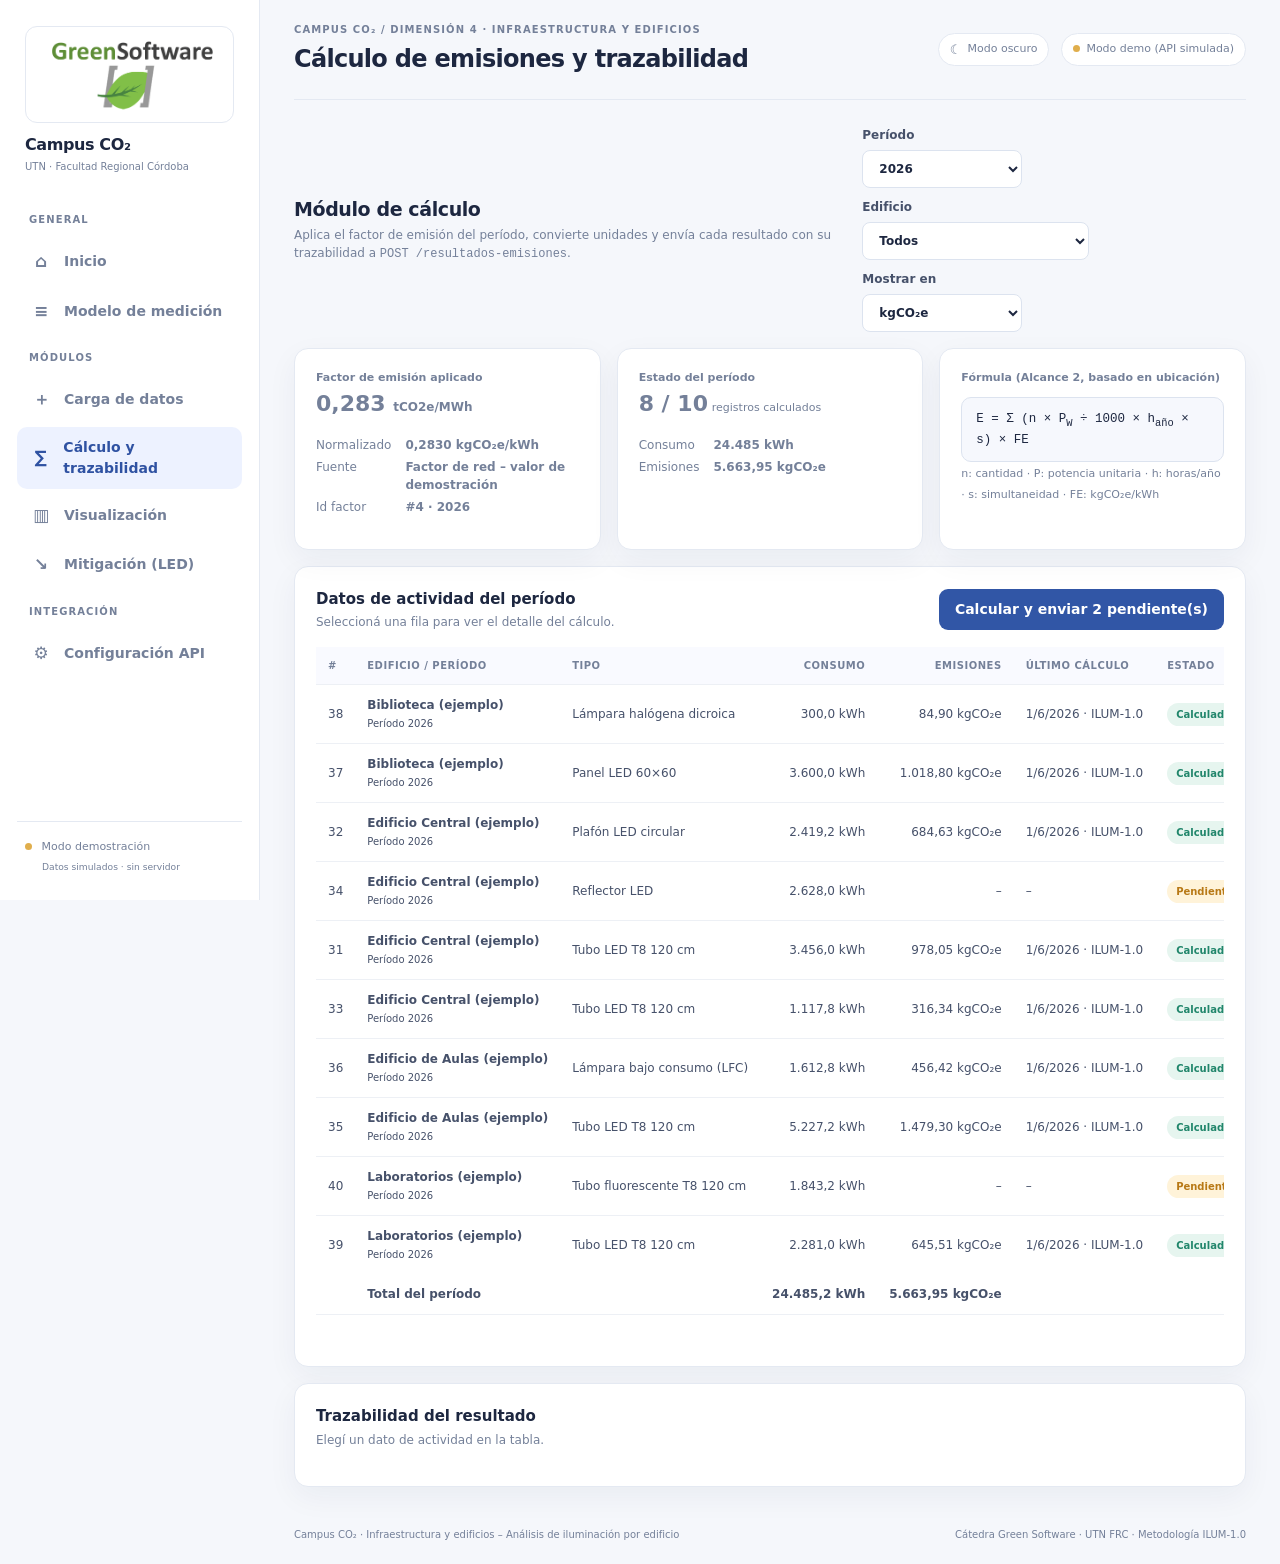
==== commit dac872e5: "Agregar logo de Green Software como favicon y en el menú lateral Co-Authored-By: Claude Opus 5.5 <no" ====
--- a/calculo.html
+++ b/calculo.html
@@ -4,6 +4,9 @@
   <meta charset="utf-8">
   <meta name="viewport" content="width=device-width, initial-scale=1">
   <title>Cálculo · Campus CO₂ Iluminación</title>
+  <link rel="icon" href="favicon.ico" sizes="any">
+  <link rel="icon" type="image/png" href="img/icono-64.png">
+  <link rel="apple-touch-icon" href="img/icono-180.png">
   <link rel="stylesheet" href="css/styles.css">
   <script>try{var t=localStorage.getItem("campusco2.theme");if(t)document.documentElement.dataset.theme=t}catch(e){}</script>
 </head>
--- a/css/styles.css
+++ b/css/styles.css
@@ -25,6 +25,11 @@
 /* ---------- Sidebar ---------- */
 .sidebar { width: 260px; background: var(--card); border-right: 1px solid var(--line); padding: 26px 17px; display: flex; flex-direction: column; position: fixed; inset: 0 auto 0 0; z-index: 5; overflow-y: auto; }
 .brand { display: flex; align-items: center; gap: 11px; padding: 0 8px 26px; text-decoration: none; color: inherit; }
+.brand { flex-direction: column; align-items: stretch; gap: 10px; }
+.brand-logo { display: block; background: #fff; border: 1px solid var(--line); border-radius: 12px; padding: 8px 12px; }
+.brand-logo img { display: block; width: 100%; max-width: 190px; height: auto; margin: 0 auto; }
+.brand-text strong { display: block; font-size: 16px; letter-spacing: -.4px; }
+.brand-text small { display: block; color: var(--muted); font-size: 10px; margin-top: 2px; }
 .brand-mark { width: 43px; height: 43px; background: linear-gradient(145deg, #2b4f9b, #4e77d6); border-radius: 13px; color: #fff; display: grid; place-items: center; font-weight: 800; letter-spacing: -1px; flex-shrink: 0; }
 .brand strong { display: block; font-size: 16px; letter-spacing: -.4px; }
 .brand small { display: block; color: var(--muted); font-size: 10px; margin-top: 2px; }
@@ -253,7 +258,9 @@
 @media (max-width: 720px) {
   body { display: block; }
   .sidebar { position: relative; width: 100%; height: auto; padding: 14px 16px; display: block; border-right: 0; border-bottom: 1px solid var(--line); }
-  .brand { padding: 0 5px 12px; }
+  .brand { padding: 0 5px 12px; flex-direction: row; align-items: center; gap: 12px; }
+  .brand-logo { padding: 5px 8px; flex-shrink: 0; }
+  .brand-logo img { width: 110px; }
   .nav-label, .sidebar-bottom { display: none; }
   .sidebar nav { display: flex; overflow-x: auto; gap: 4px; }
   .nav-item { white-space: nowrap; padding: 8px 10px; font-size: 11px; }
